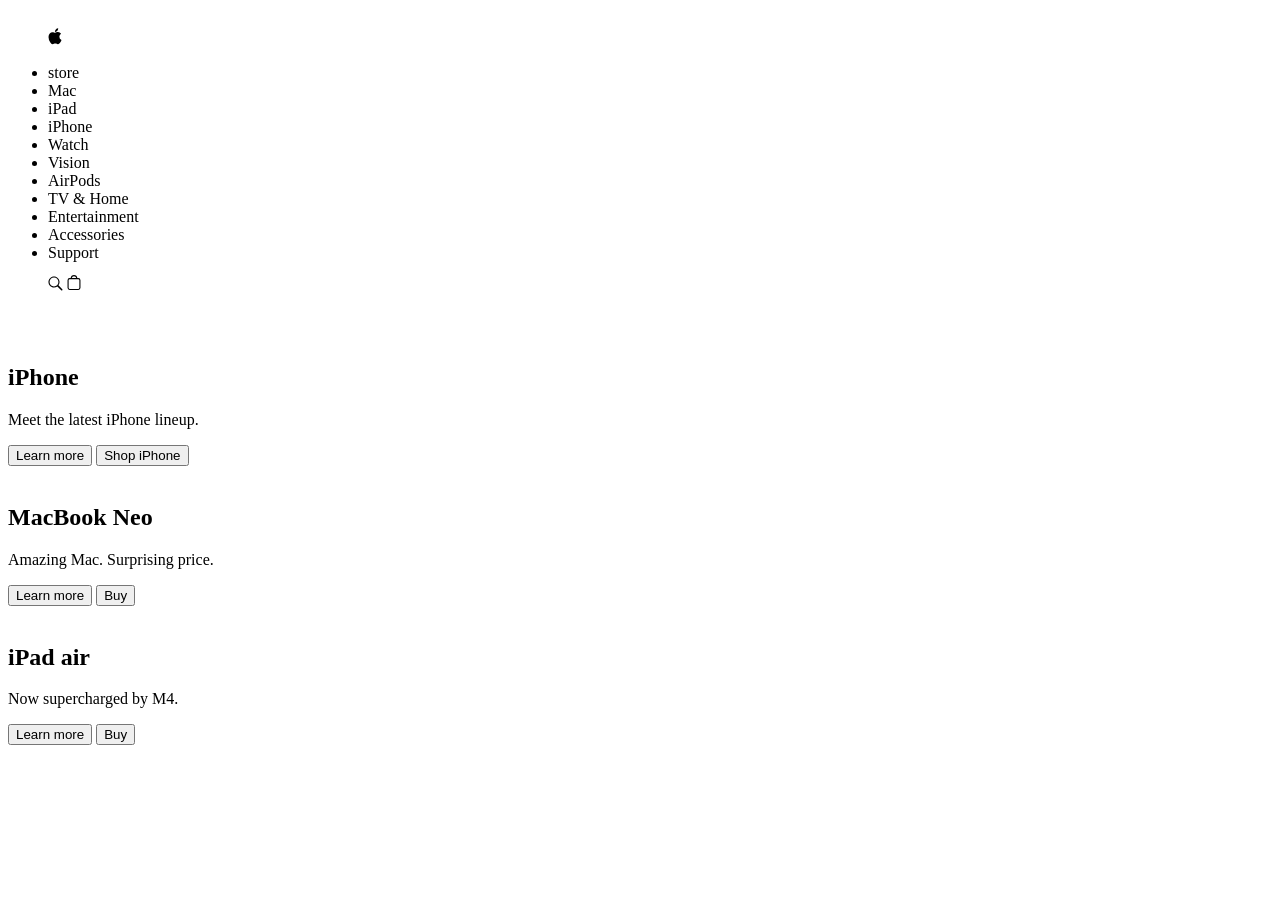
==== Apple Site Clone/index.html @ 09809b8e "Create index.html" ====
<!DOCTYPE html>
<html lang="en">

<head>
    <meta charset="UTF-8">
    <meta name="viewport" content="width=device-width, initial-scale=1.0">
    <link rel="shortcut icon" href="" type="image/x-icon">
    <link rel="stylesheet" href="style.css">
    <title>Apple</title>
</head>

<body>
    <header>
        <div class="nav-bar">
            <ul>
                <svg class="apple" height="44" viewBox="0 0 14 44" width="14" xmlns="http://www.w3.org/2000/svg">
                    <path
                        d="m13.0729 17.6825a3.61 3.61 0 0 0 -1.7248 3.0365 3.5132 3.5132 0 0 0 2.1379 3.2223 8.394 8.394 0 0 1 -1.0948 2.2618c-.6816.9812-1.3943 1.9623-2.4787 1.9623s-1.3633-.63-2.613-.63c-1.2187 0-1.6525.6507-2.644.6507s-1.6834-.9089-2.4787-2.0243a9.7842 9.7842 0 0 1 -1.6628-5.2776c0-3.0984 2.014-4.7405 3.9969-4.7405 1.0535 0 1.9314.6919 2.5924.6919.63 0 1.6112-.7333 2.8092-.7333a3.7579 3.7579 0 0 1 3.1604 1.5802zm-3.7284-2.8918a3.5615 3.5615 0 0 0 .8469-2.22 1.5353 1.5353 0 0 0 -.031-.32 3.5686 3.5686 0 0 0 -2.3445 1.2084 3.4629 3.4629 0 0 0 -.8779 2.1585 1.419 1.419 0 0 0 .031.2892 1.19 1.19 0 0 0 .2169.0207 3.0935 3.0935 0 0 0 2.1586-1.1368z">
                    </path>
                </svg>
                <li>store</li>
                <li>Mac</li>
                <li>iPad</li>
                <li>iPhone</li>
                <li>Watch</li>
                <li>Vision</li>
                <li>AirPods</li>
                <li>TV & Home</li>
                <li>Entertainment</li>
                <li>Accessories</li>
                <li>Support</li>
                <svg class="search" xmlns="http://www.w3.org/2000/svg" width="15px" height="44px" viewBox="0 0 15 44">
                    <path
                        d="M14.298,27.202l-3.87-3.87c0.701-0.929,1.122-2.081,1.122-3.332c0-3.06-2.489-5.55-5.55-5.55c-3.06,0-5.55,2.49-5.55,5.55 c0,3.061,2.49,5.55,5.55,5.55c1.251,0,2.403-0.421,3.332-1.122l3.87,3.87c0.151,0.151,0.35,0.228,0.548,0.228 s0.396-0.076,0.548-0.228C14.601,27.995,14.601,27.505,14.298,27.202z M1.55,20c0-2.454,1.997-4.45,4.45-4.45 c2.454,0,4.45,1.997,4.45,4.45S8.454,24.45,6,24.45C3.546,24.45,1.55,22.454,1.55,20z">
                    </path>
                </svg>
                <svg height="44" viewBox="0 0 14 44" width="14" xmlns="http://www.w3.org/2000/svg">
                    <path
                        d="m11.3535 16.0283h-1.0205a3.4229 3.4229 0 0 0 -3.333-2.9648 3.4229 3.4229 0 0 0 -3.333 2.9648h-1.02a2.1184 2.1184 0 0 0 -2.117 2.1162v7.7155a2.1186 2.1186 0 0 0 2.1162 2.1167h8.707a2.1186 2.1186 0 0 0 2.1168-2.1167v-7.7155a2.1184 2.1184 0 0 0 -2.1165-2.1162zm-4.3535-1.8652a2.3169 2.3169 0 0 1 2.2222 1.8652h-4.4444a2.3169 2.3169 0 0 1 2.2222-1.8652zm5.37 11.6969a1.0182 1.0182 0 0 1 -1.0166 1.0171h-8.7069a1.0182 1.0182 0 0 1 -1.0165-1.0171v-7.7155a1.0178 1.0178 0 0 1 1.0166-1.0166h8.707a1.0178 1.0178 0 0 1 1.0164 1.0166z">
                    </path>
                </svg>
            </ul>
        </div>
    </header>

    <main>
        <section class="hero">
            <div class="img">
                <img src="Images/hero_iphone.jpg" alt="">
            </div>
            <div class="content">
                <h1 class="iphone-title">iPhone</h1>
                <p class="iphone-lineup">Meet the latest iPhone lineup.</p>
                <div class="btn-group-1">
                    <button class="btn btn-1">Learn more</button>
                    <button class="btn btn-2">Shop iPhone</button>
                </div>
            </div>
        </section>

        <section class="second">
            <div class="img">
                <img src="Images/hero_macbook.jpg" alt="">
            </div>
            <div class="content-MacBook">
                <h2>MacBook Neo</h2>
                <p>Amazing Mac. Surprising price.</p>
                <div class="btn-group-2">
                    <button class="btn-1">Learn more</button>
                    <button class="btn-2">Buy</button>
                </div>
            </div>
        </section>

        <section class="third">
            <div class="img">
                <img src="Images/hero_ipad_air.jpg" alt="">
            </div>
            <div>
                <h2>iPad air</h2>
                <p>Now supercharged by M4.</p>
            </div>
            <div class="btn-group-3">
                <button class="btn-1">Learn more</button>
                <button class="btn-2">Buy</button>
            </div>
        </section>
    </main>
</body>

</html>
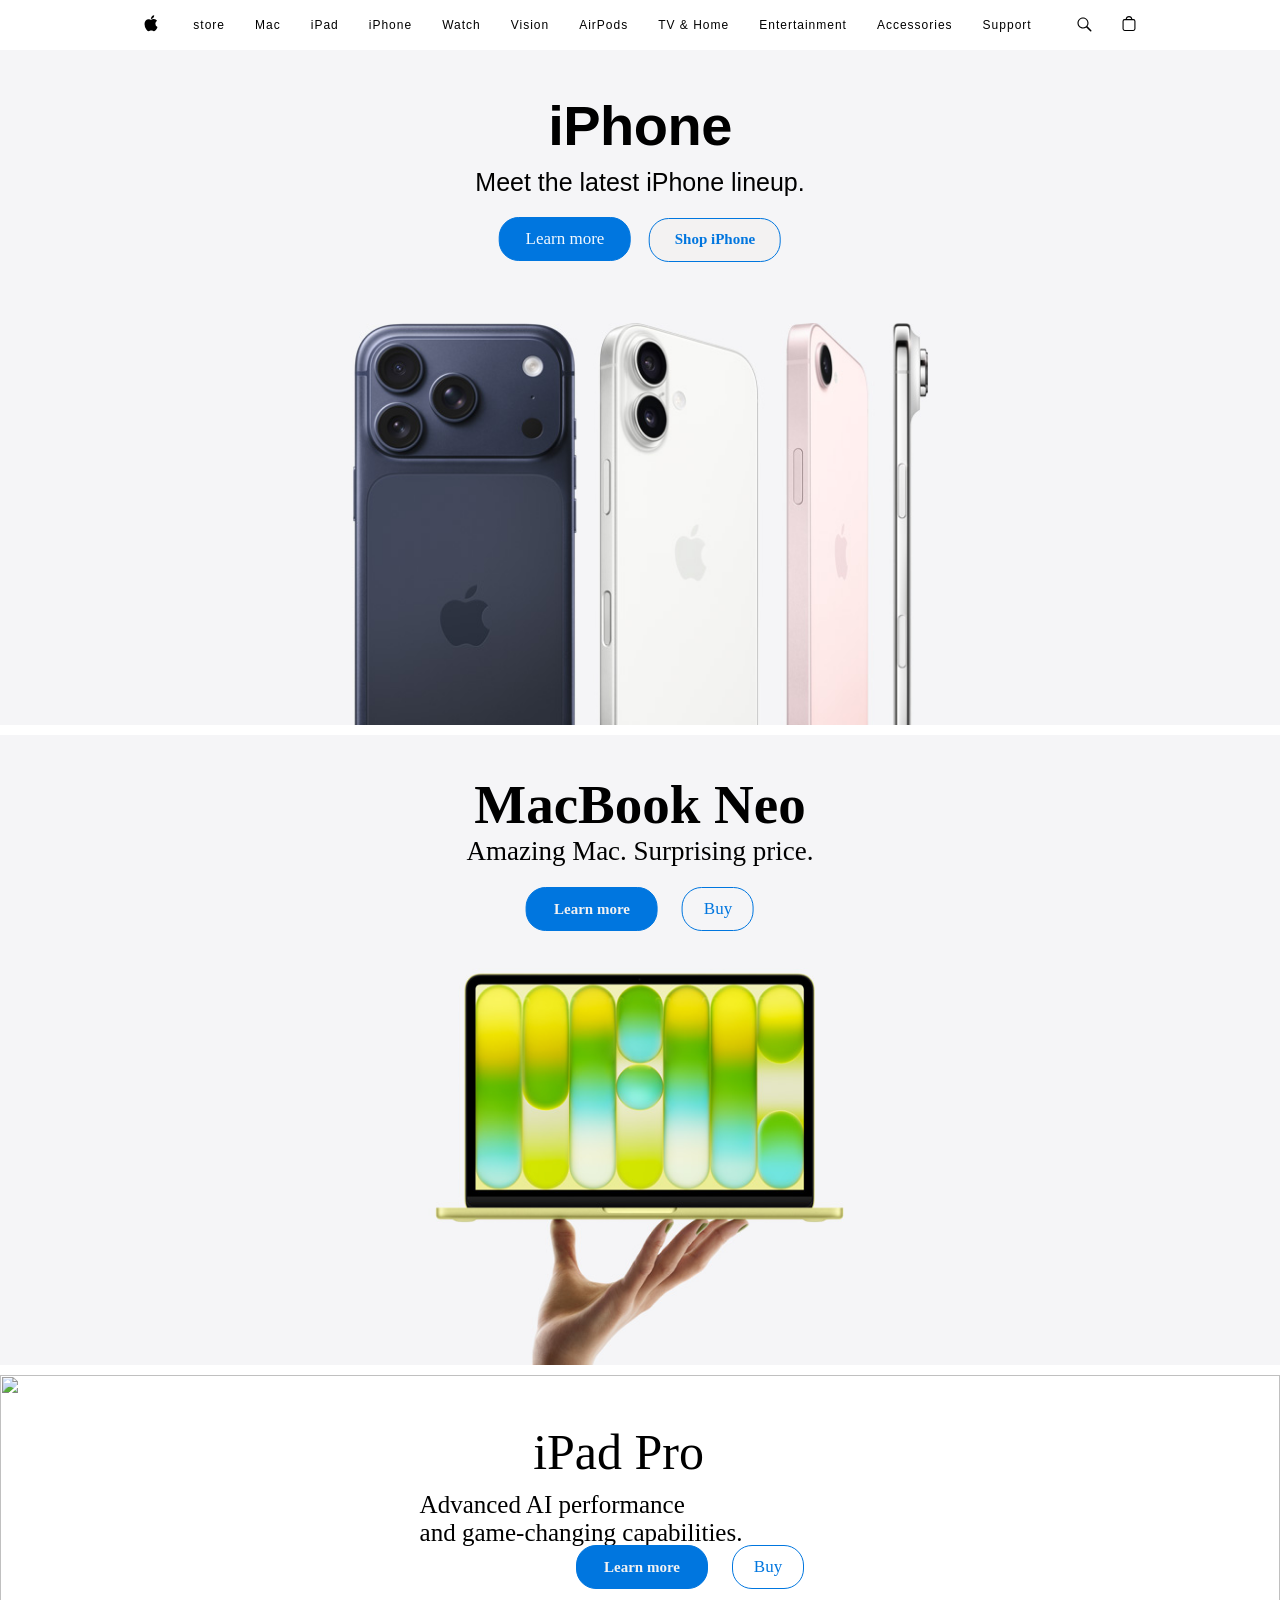
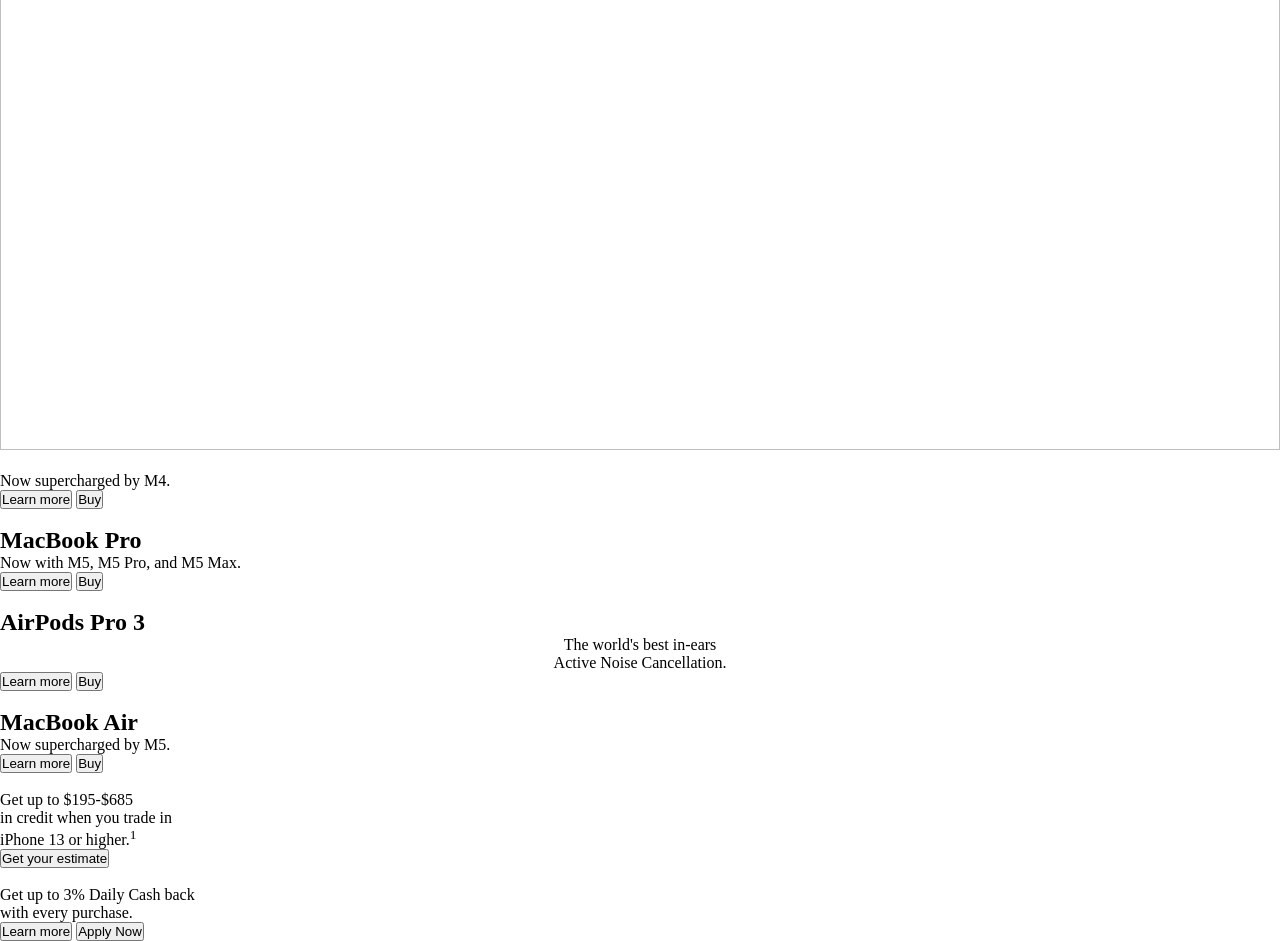
==== commit 519bc6a6: "Update index.html" ====
--- a/Apple Site Clone/index.html
+++ b/Apple Site Clone/index.html
@@ -74,17 +74,88 @@
 
         <section class="third">
             <div class="img">
-                <img src="Images/hero_ipad_air.jpg" alt="">
+                <img src="Images/hero_ipad_large.jpg" alt="">
             </div>
             <div>
-                <h2>iPad air</h2>
-                <p>Now supercharged by M4.</p>
+                <h2>iPad Pro</h2>
+                <p>Advanced AI performance <br> and game-changing capabilities.</p>
             </div>
             <div class="btn-group-3">
                 <button class="btn-1">Learn more</button>
                 <button class="btn-2">Buy</button>
             </div>
         </section>
+
+        <section class="grid">
+            <div class="img-1">
+                <img class="picture" src="Images/promo_ipad_air.jpg" alt="">
+                <img class="picture-2" src="Images/promo_logo_ipad.png" alt="">
+                <p>Now supercharged by M4.</p>
+                <div>
+                    <button class="btn-1">Learn more</button>
+                    <button class="btn-2">Buy</button>
+                </div>
+            </div>
+
+            <div class="img-2">
+                <img src="Images/promo_macbook_pro.jpg" alt="">
+                <h2>MacBook Pro</h2>
+                <p>Now with M5, M5 Pro, and M5 Max.</p>
+                <div>
+                    <button class="btn-1">Learn more</button>
+                    <button class="btn-2">Buy</button>
+                </div>
+            </div>
+
+            <div class="img-3">
+                <img src="Images/promo_airpodspro_3.jpg" alt="">
+                <h2>AirPods Pro 3</h2>
+                <p style="text-align: center;">The world's best in-ears
+                    <br>
+                    Active Noise Cancellation.
+                </p>
+                <div>
+                    <button class="btn-1">Learn more</button>
+                    <button class="btn-2">Buy</button>
+                </div>
+            </div>
+
+            <div class="img-4">
+                <img src="Images/section-macbook.jpg" alt="">
+                <h2>MacBook Air</h2>
+                <p>Now supercharged by M5.</p>
+                <div>
+                    <button class="btn-1">Learn more</button>
+                    <button class="btn-2">Buy</button>
+                </div>
+            </div>
+            <div class="img-5">
+                <img class="picture" src="Images/promo_logo_iphone.png" alt="">
+                <img class="picture-2" src="Images/promo_iphone_tradein.jpg" alt="">
+                <p>Get up to $195-$685 <br>
+                    in credit when you trade in <br>
+                    iPhone 13 or higher.<sup>1</sup>
+                <p>
+                <div>
+                    <button class="btn-1">Get your estimate</button>
+                </div>
+            </div>
+
+            <div class="img-6">
+                <img class="picture" src="Images/promo_apple_card__5cm7draujpey_large.png" alt="">
+                <img class="picture-2" src="Images/promo_apple_card.jpg" alt="">
+                <p>Get up to 3% Daily Cash back <br>
+                    with every purchase.<br>
+                <p>
+                <div>
+                    <button class="btn-1">Learn more</button>
+                    <button class="btn-2">Apply Now</button>
+                </div>
+            </div>
+
+
+        </section>
+
     </main>
 </body>
 
--- a/Apple Site Clone/style.css
+++ b/Apple Site Clone/style.css
@@ -0,0 +1,284 @@
+* {
+    padding: 0;
+    margin: 0;
+    box-sizing: border-box;
+    box-sizing: content-box;
+}
+.nav-bar {
+    width: 80vw;
+    margin: auto;
+}
+
+.nav-bar ul {
+    display: flex;
+    justify-content: center;
+    align-items: center;
+    height: 50px;
+    list-style: none;
+    font-family: sans-serif;
+    font-size: 12px;
+    letter-spacing: 1px;
+    font-weight: 400;
+    
+}
+.nav-bar ul li {
+    padding: 0px 15px;
+}
+.nav-bar .search {
+    margin: 0px 30px;
+}
+.apple {
+    margin-right: 20px;
+}
+
+.hero {
+    width: 100%;
+    height: 75vh; 
+    overflow: hidden;
+}
+
+.hero .img {
+    width: 100%;
+    height: 100%;
+}
+
+.hero img {
+    width: 100%;
+    height: 100%;
+    object-fit: cover; 
+    
+}
+
+.content {
+    /* display: flex;
+    justify-content: center;
+    align-items: center; */
+    /* flex-direction: column; */
+    text-align: center;
+    position: absolute;
+    padding-top: 30px;
+    top: 7%;
+    right: 50%;
+    transform: translate(50%);
+}
+
+.content .iphone-title {
+    font-family: -apple-system, BlinkMacSystemFont, "Segoe UI", Roboto, Arial, sans-serif;
+    font-size: 56px;
+    line-height: 65px;
+    /* font-weight: 400; */
+    letter-spacing: -0.5px;
+    font-weight: 600;
+}
+
+.content .iphone-lineup {
+    font-family: sans-serif;
+    font-size: 25px;
+    font-weight: 400;
+    padding-top: 10px;
+}
+
+.content .btn {
+    padding: 10px;
+    border-radius: 20px;
+    border: 1px solid #0076df;
+    margin-top: 20px;
+    width: 110px;
+    height: 22px;
+}
+
+.content .btn-1 {
+    background-color: #0076df;
+    color: aliceblue;
+    font-family: "Segoe UI", "sans-serif";
+    cursor: pointer;
+    margin-right: 7px;
+    font-weight: 500;
+    font-size: 17px;
+}
+
+.content .btn-2 {
+    background-color: #f3f2f2;
+    color: #0076df;
+    cursor: pointer;
+    margin-left: 7px;
+    font-family: "Segoe UI";
+    font-size: 15px;
+    font-weight: 600;
+}
+.content .btn-2:hover {
+    color: #f3f2f2;
+    background-color: #0076df;
+}
+
+
+.second {
+    margin: 10px 0px;
+    width: 100%;
+    height: 70vh;
+    overflow: hidden;
+}
+
+.second .img {
+    width: 100%;
+    height: 100%;
+}
+
+.second img {
+    width: 100%;
+    height: 100%;
+    object-fit: cover;
+}
+
+.second {
+    position: relative;
+}
+
+
+.second .content-MacBook {
+    display: flex;
+    flex-direction: column;
+    align-items: center; 
+    justify-content: center;
+    position: absolute;
+    top: 6%;
+    right: 50%;
+    transform: translate(50%);
+
+}
+.content-MacBook h2 {
+    font-family: "Segoe UI", "sans-serif";
+    font-weight: 600;
+    font-size: 55px;
+}
+
+.content-MacBook p {
+    font-size: 27px;
+    font-weight: 400;
+    font-family: "SF Pro Text","Segoe UI", "sans-serif";
+}
+
+
+.content-MacBook .btn-group-2 {
+    margin-top: 20px;
+}
+
+.btn-group-2 .btn-1{
+    padding: 10px;
+    width: 110px;
+    border: 1px solid #0076df;
+    height: 22px;
+    border-radius: 20px;
+    cursor: pointer;
+    background-color: #0076df;
+    color: #f3f2f2;
+    font-family: "Segoe UI";
+    font-size: 15px;
+    font-weight: 600;
+    margin-right: 10px;
+}
+
+
+.btn-group-2 .btn-2 {
+    border-radius: 20px;
+    padding: 10px;
+    width: 50px;
+    height: 22px;
+    margin-left: 10px;
+    border: 1px solid #0076df;
+    font-family: "Segoe UI";
+    font-size: 17px;
+    font-weight: 400;
+    color: #0076df;
+    cursor: pointer;
+    background-color: transparent;
+}
+
+.btn-group-2 .btn-2:hover {
+    background-color: #0076df;
+    color: #f3f2f2;
+}
+
+
+.third {
+    height: 100%;
+    width: 100%;
+    overflow: hidden;
+}
+
+.third img {
+    width: 100%;
+    height: 75vh;
+    object-fit: cover;
+
+}
+
+.third {
+    position: relative;
+}
+
+.third h2 {
+    position: absolute;
+    top: 7%;
+    right: 45%;
+    font-family: "Segoe UI";
+    font-size: 50px;
+    font-weight: 500;
+}
+
+.third p {
+    position: absolute;
+    top: 20%;
+    right: 42%;
+    font-family: "Segoe UI";
+    font-weight: 400;
+    font-size: 25px;
+    margin-top: -20px;
+}
+
+.third {
+    position: relative;
+}
+
+.btn-group-3 {
+    position: absolute;
+    top: 25%;
+    left: 45%;
+}
+
+.btn-group-3 .btn-1{
+    padding: 10px;
+    width: 110px;
+    border: 1px solid #0076df;
+    height: 22px;
+    border-radius: 20px;
+    cursor: pointer;
+    background-color: #0076df;
+    color: #f3f2f2;
+    font-family: "Segoe UI";
+    font-size: 15px;
+    font-weight: 600;
+    margin-right: 10px;
+}
+
+
+.btn-group-3 .btn-2 {
+    border-radius: 20px;
+    padding: 10px;
+    width: 50px;
+    height: 22px;
+    margin-left: 10px;
+    border: 1px solid #0076df;
+    font-family: "Segoe UI";
+    font-size: 17px;
+    font-weight: 400;
+    color: #0076df;
+    cursor: pointer;
+    background-color: transparent;
+}
+
+.btn-group-3 .btn-2:hover {
+    background-color: #0076df;
+    color: #f3f2f2;
+}
+
